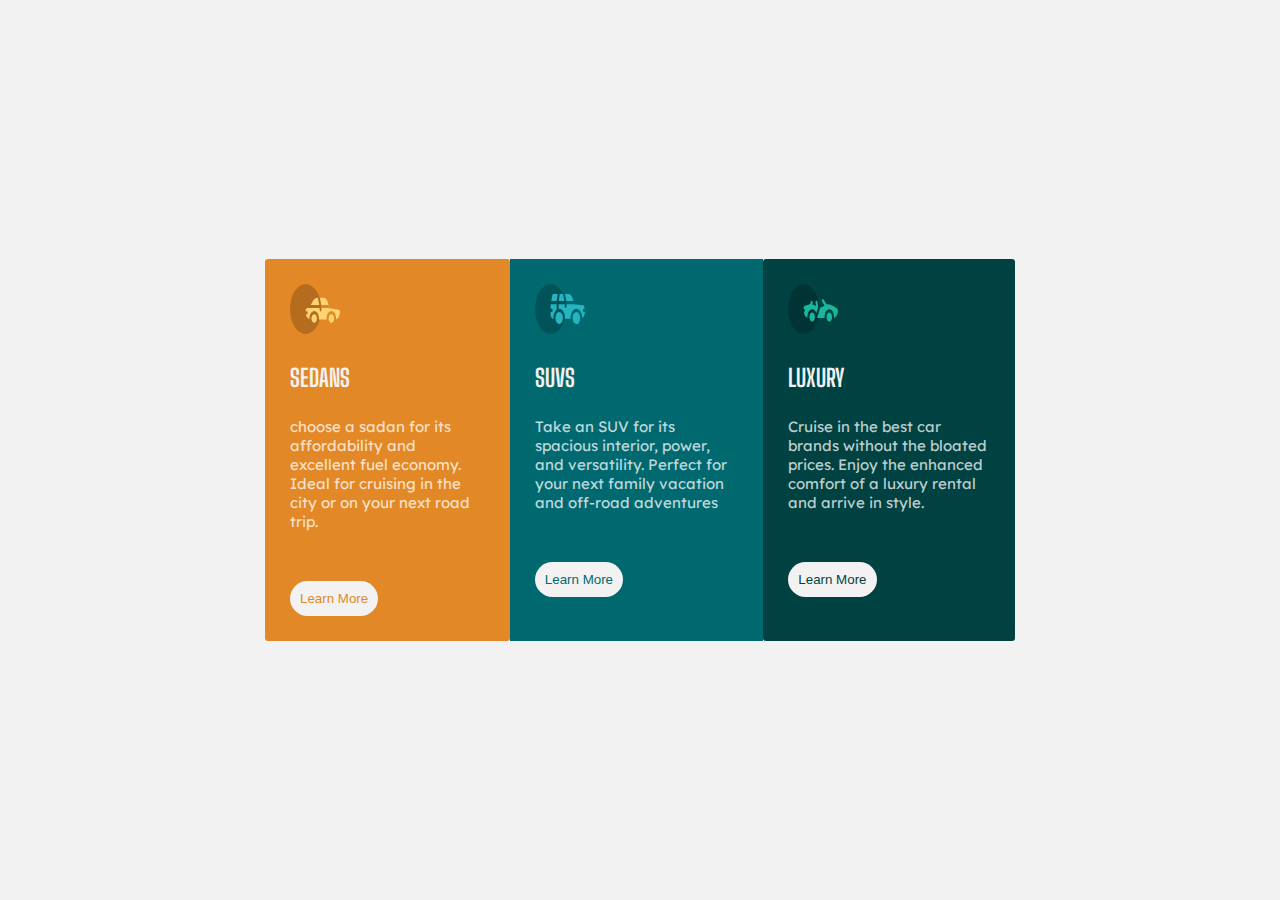
==== flexbox_layout/index.html @ 85c37ab2 "first commit" ====
<!DOCTYPE html>
<html lang="en">
<head>
    <meta charset="UTF-8">
    <meta http-equiv="X-UA-Compatible" content="IE=edge">
    <meta name="viewport" content="width=device-width, initial-scale=1.0">
    <title>Flexbox Layout</title>
    <link rel="shortcut icon" href="assets/favicon-32x32.png" type="image/x-icon">
    <link href="https://fonts.googleapis.com/css2?family=Lexend+Deca&display=swap" rel="stylesheet">
    <link href="https://fonts.googleapis.com/css2?family=Big+Shoulders+Display:wght@700&display=swap" rel="stylesheet">
    <link rel="stylesheet" href="style.css">
</head>
<body>
    <main>
        <div class="container">
            <div class="sedan">
                <img src="assets/icon-sedans.svg" alt="sedan icon">
                <h2>SEDANS</h2>
                <p>choose a sadan for its affordability and excellent fuel economy. Ideal for cruising in the city or on your next road trip.</p>
                <button class="sedan_btn">Learn More</button>
            </div>
            <div class="suv">
                <img src="assets/icon-suvs.svg" alt="suv icon">
                <h2>SUVS</h2>
                <p>Take an SUV for its spacious interior, power, and versatility. Perfect for your next family vacation and off-road adventures</p>
                <button class="suv_btn">Learn More</button>
            </div>
            <div class="luxury">
                <img src="assets/icon-luxury.svg" alt="luxury car icon">
                <h2>LUXURY</h2>
                <p>Cruise in the best car brands without the bloated prices. Enjoy the enhanced comfort of a luxury rental and arrive in style.</p>
                <button class="luxury_btn">Learn More</button>
            </div>
        </div>
    </main>
</body>
</html>
---- flexbox_layout/style.css ----
*{
    margin: 0;
    padding: 0;
    box-sizing: border-box;
    
}
p{
    font-family: 'Lexend Deca', sans-serif;
    font-weight: 400;
    Font-size: 15px;
    color: hsla(0, 0%, 100%, 0.75);
}

h2{
    font-family: 'Big Shoulders Display', cursive;
    font-weight: 700;
    color: hsl(0, 0%, 95%);
    padding-top: 25px;
    padding-bottom: 25px;

}
img{
   width: 50px;
   height: 50px;
}
button{
    background-color: hsl(0, 0%, 95%);
    margin-top: 50px;
    padding: 10px ;
    border: none;
    border-radius: 25px;
    
}
.sedan_btn{
    color: hsl(31, 77%, 52%);
}
.suv_btn{
    color: hsl(184, 100%, 22%);
}
.luxury_btn{
    color: hsl(179, 100%, 13%);
}
body{
    background-color: hsl(0, 0%, 95%);
}
main{
    width: 100%;
    max-width: 850px;
    margin: auto;
    padding:50px;
    display: flex;
    justify-content: center;
    align-items: center;
    min-height: 100vh;
}
.container{
    display: flex;
    align-items: stretch;
    width: 100%;
}
.sedan{
    background-color: hsl(31, 77%, 52%);
    padding: 25px;
    border-radius: 3px;
}
.suv{
    background-color: hsl(184, 100%, 22%);
    padding: 25px;
}
.luxury{
    background-color: hsl(179, 100%, 13%);
    padding: 25px;
    border-radius: 3px;
}

@media  screen and (max-width: 768px) {
    .container{
        flex-direction : column;
    }
}
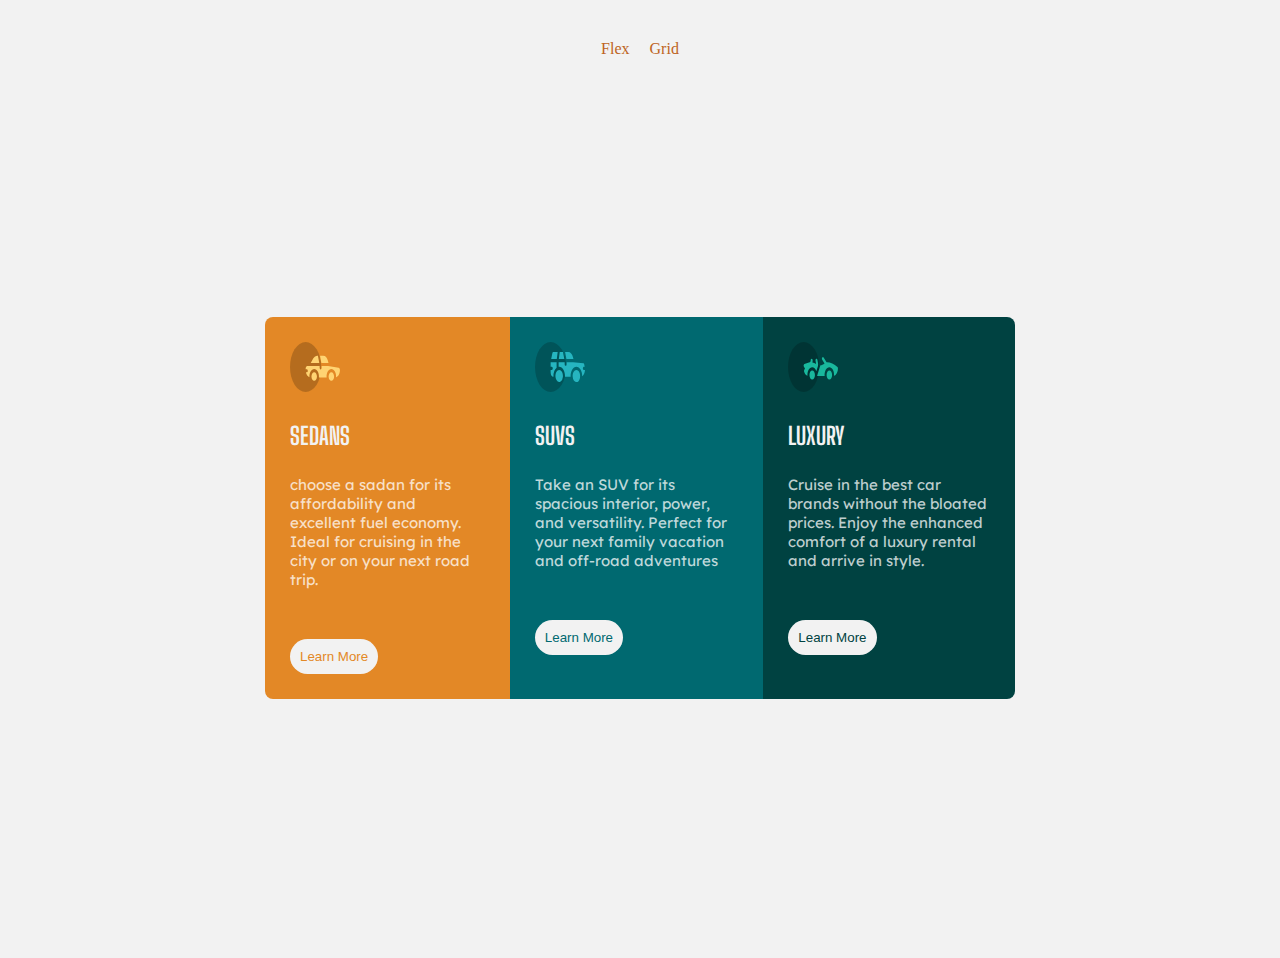
==== commit 2f81afae: "updated" ====
--- a/flexbox_layout/index.html
+++ b/flexbox_layout/index.html
@@ -11,6 +11,12 @@
     <link rel="stylesheet" href="style.css">
 </head>
 <body>
+    <header>
+        <div class="header">
+            <a href="/flexbox_layout/index.html">Flex</a>
+            <a href="/grid-layout/grid.html">Grid</a>
+        </div>
+    </header>
     <main>
         <div class="container">
             <div class="sedan">
--- a/flexbox_layout/style.css
+++ b/flexbox_layout/style.css
@@ -31,6 +31,11 @@
     border-radius: 25px;
     
 }
+button:hover{
+    background-color: transparent;
+    border: 1px solid white;
+    color: white;
+}
 .sedan_btn{
     color: hsl(31, 77%, 52%);
 }
@@ -53,6 +58,22 @@
     align-items: center;
     min-height: 100vh;
 }
+.header{
+    display: flex;
+    justify-content: center;
+    gap: 20px;
+    padding-top: 40px;
+
+}
+a{
+    color: rgb(190, 100, 35);
+    text-decoration: none;
+    cursor: pointer;
+}
+a:hover{
+ color: rgb(85, 139, 141);
+ text-transform: uppercase;
+}
 .container{
     display: flex;
     align-items: stretch;
@@ -61,7 +82,8 @@
 .sedan{
     background-color: hsl(31, 77%, 52%);
     padding: 25px;
-    border-radius: 3px;
+    border-top-left-radius: 8px;
+    border-bottom-left-radius: 8px;
 }
 .suv{
     background-color: hsl(184, 100%, 22%);
@@ -70,11 +92,21 @@
 .luxury{
     background-color: hsl(179, 100%, 13%);
     padding: 25px;
-    border-radius: 3px;
+    border-top-right-radius: 8px;
+    border-bottom-right-radius: 8px;
 }
 
-@media  screen and (max-width: 768px) {
+@media  screen and (max-width: 760px) {
     .container{
         flex-direction : column;
     }
+    .sedan{
+        border-top-right-radius: 8px;
+        border-bottom-left-radius: 0;
+    }
+    .luxury{
+        border-top-right-radius: 0;
+        border-bottom-left-radius: 8px;
+        border-bottom-right-radius: 8px;
+    }
 }